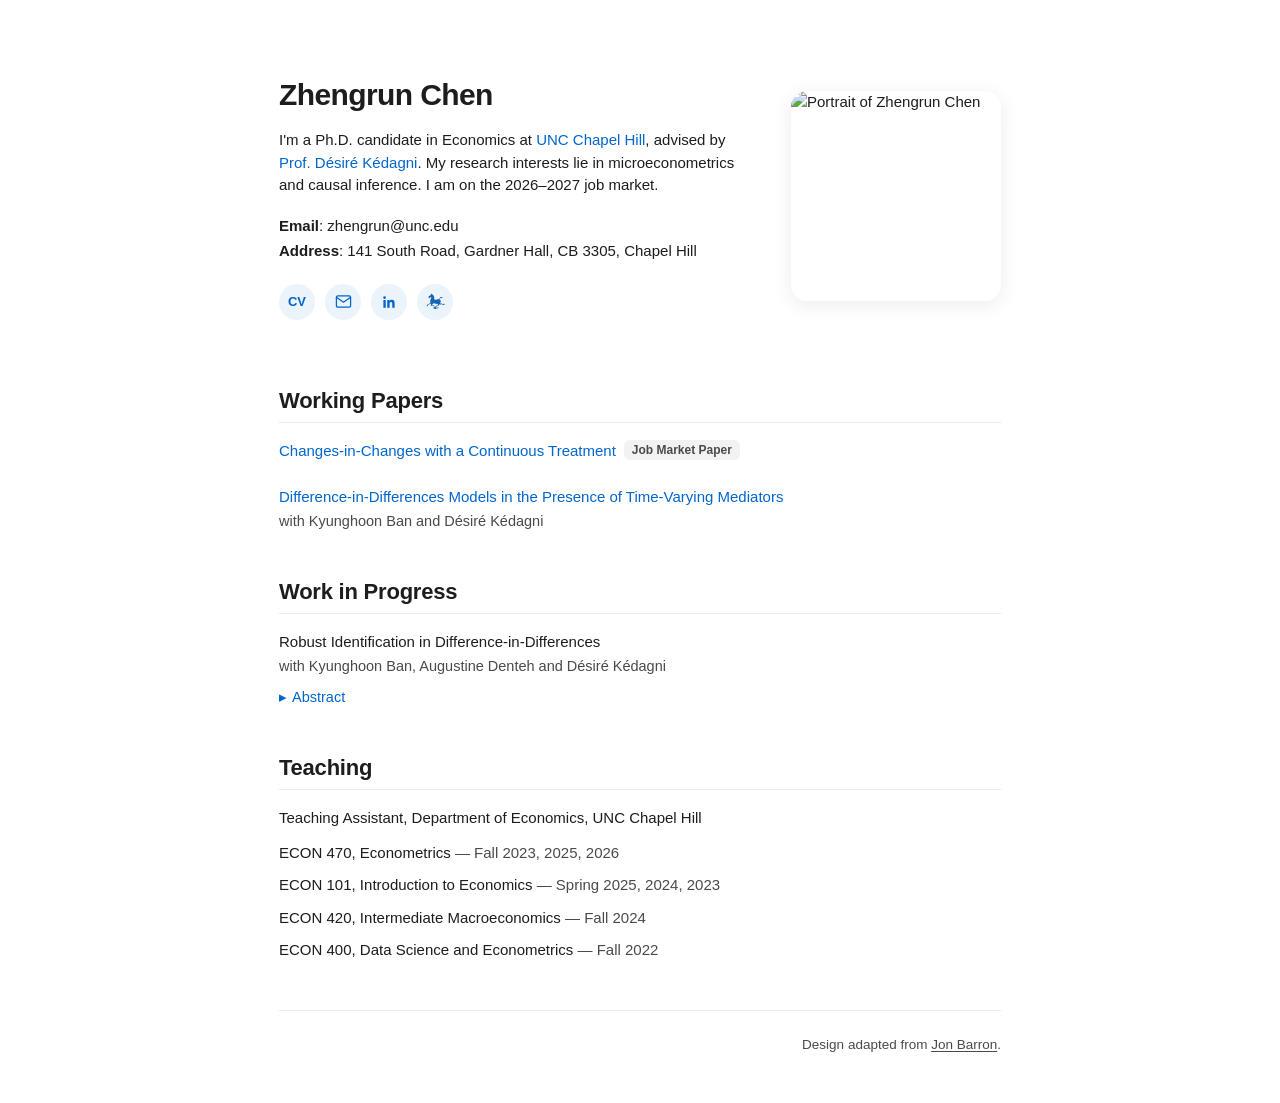
==== index.html @ a9e109c6 "Refactor paper entries in HTML for clarity and update abstract content" ====
<!DOCTYPE html>
<html lang="en">

<head>
  <meta charset="UTF-8">
  <title>Zhengrun Chen</title>
  <meta name="author" content="Zhengrun Chen">
  <meta name="description" content="Zhengrun Chen — Ph.D. candidate in Economics at UNC Chapel Hill. Microeconometrics and causal inference. On the 2026–2027 job market.">
  <meta name="viewport" content="width=device-width, initial-scale=1">
  <link rel="shortcut icon" href="images/favicon/favicon.ico" type="image/x-icon">

  <meta property="og:type" content="website">
  <meta property="og:title" content="Zhengrun Chen">
  <meta property="og:description" content="Ph.D. candidate in Economics at UNC Chapel Hill. Microeconometrics and causal inference. On the 2026–2027 job market.">
  <meta property="og:url" content="https://zrchen-econ.github.io/">
  <meta property="og:image" content="https://zrchen-econ.github.io/images/zrchen2.png">
  <meta name="twitter:card" content="summary">
  <meta name="twitter:title" content="Zhengrun Chen">
  <meta name="twitter:description" content="Ph.D. candidate in Economics at UNC Chapel Hill. Microeconometrics and causal inference. On the 2026–2027 job market.">
  <meta name="twitter:image" content="https://zrchen-econ.github.io/images/zrchen2.png">

  <style>
    :root {
      --text: #1d1d1f;
      --text-secondary: #4a4a4d;
      --accent: #0066cc;
      --accent-hover: #004499;
      --divider: rgba(0, 0, 0, 0.08);
      --surface: #ffffff;
      --chip-bg: rgba(0, 102, 204, 0.08);
    }

    * {
      margin: 0;
      padding: 0;
      box-sizing: border-box;
    }

    html {
      -webkit-text-size-adjust: 100%;
    }

    body {
      font-family: -apple-system, BlinkMacSystemFont, "Segoe UI", "Inter", Roboto, Helvetica, Arial, sans-serif;
      font-size: 15px;
      line-height: 1.5;
      color: var(--text);
      background: var(--surface);
      -webkit-font-smoothing: antialiased;
      text-rendering: optimizeLegibility;
    }

    .container {
      max-width: 770px;
      margin: 0 auto;
      padding: 72px 24px 48px;
    }

    /* ---------- Header ---------- */
    header {
      display: flex;
      align-items: center;
      gap: 40px;
      margin-bottom: 64px;
    }

    .header-text {
      flex: 1;
    }

    h1 {
      font-size: 30px;
      font-weight: 600;
      letter-spacing: -0.02em;
      margin-bottom: 12px;
    }

    .bio {
      color: var(--text);
      margin-bottom: 16px;
    }

    .contact {
      color: var(--text);
      font-size: 15px;
      line-height: 1.7;
    }

    .contact strong {
      color: var(--text);
      font-weight: 600;
    }

    .links {
      margin-top: 20px;
      display: flex;
      flex-wrap: wrap;
      gap: 10px;
    }

    .links a,
    .links button {
      width: 36px;
      height: 36px;
      display: inline-flex;
      align-items: center;
      justify-content: center;
      color: var(--accent);
      background: var(--chip-bg);
      border: none;
      border-radius: 50%;
      cursor: pointer;
      transition: background 0.2s ease, color 0.2s ease, transform 0.15s ease;
    }

    .links a svg,
    .links button svg {
      width: 17px;
      height: 17px;
      fill: none;
      stroke: currentColor;
      stroke-width: 1.8;
      stroke-linecap: round;
      stroke-linejoin: round;
    }

    .links a svg.icon-fill {
      fill: currentColor;
      stroke: none;
      width: 16px;
      height: 16px;
    }

    .links a.horse-link,
    .links button.horse-link {
      color: #1665b4;
      font: inherit;
    }

    #bio-zh-dialog {
      max-width: 500px;
      width: calc(100% - 48px);
      max-height: calc(100dvh - 48px);
      overflow-y: auto;
      border: none;
      border-radius: 16px;
      padding: 28px 28px 24px;
      color: var(--text);
      font-family: inherit;
      font-size: 15px;
      line-height: 1.7;
      box-shadow: 0 10px 40px rgba(0, 0, 0, 0.18);
    }

    #bio-zh-dialog::backdrop {
      background: rgba(0, 0, 0, 0.35);
    }

    #bio-zh-dialog h3 {
      font-size: 18px;
      font-weight: 600;
      margin-bottom: 12px;
    }

    #bio-zh-dialog p {
      margin: 0 0 16px;
    }

    #bio-zh-dialog .zh-note {
      font-size: 13.5px;
      color: var(--text-secondary);
      border-top: 1px solid var(--divider);
      padding-top: 12px;
      margin-top: 90px;
    }

    #bio-zh-dialog .zh-close {
      display: block;
      margin-left: auto;
      margin-top: 20px;
      font-size: 13px;
      font-weight: 600;
      color: var(--accent);
      background: none;
      border: none;
      cursor: pointer;
    }

    #bio-zh-dialog .zh-close:hover {
      color: var(--accent-hover);
    }

    .bio a {
      color: var(--accent);
      text-decoration: none;
    }

    .links .cv-btn {
      font-family: inherit;
      font-size: 13px;
      font-weight: 600;
      text-decoration: none;
    }

    .links a:hover,
    .links button:hover {
      background: var(--accent);
      color: #fff;
    }

    .links a:active,
    .links button:active {
      transform: scale(0.97);
    }

    .photo {
      width: 210px;
      height: 210px;
      max-width: 100%;
      border-radius: 16px;
      object-fit: cover;
      flex-shrink: 0;
      box-shadow: 0 4px 20px rgba(0, 0, 0, 0.08);
    }

    /* ---------- Sections ---------- */
    section {
      margin-bottom: 31px;
    }

    h2 {
      font-size: 22px;
      font-weight: 600;
      letter-spacing: -0.01em;
      padding-bottom: 5px;
      margin-bottom: 5px;
      border-bottom: 1px solid var(--divider);
    }

    .entry {
      padding: 12px 0;
    }

    .paper-title {
      font-size: 15px;
      font-weight: 500;
      color: var(--text);
    }

    a.paper-title {
      color: var(--accent);
      text-decoration: none;
      transition: color 0.2s ease;
    }

    a.paper-title:hover {
      color: var(--accent-hover);
      text-decoration: underline;
      text-underline-offset: 3px;
    }

    .paper-note {
      display: inline-block;
      font-size: 12px;
      font-weight: 600;
      color: var(--text-secondary);
      background: rgba(0, 0, 0, 0.05);
      border-radius: 6px;
      padding: 1px 8px;
      margin-left: 8px;
      vertical-align: 2px;
      white-space: nowrap;
    }

    .coauthors {
      color: var(--text-secondary);
      font-size: 14.5px;
      margin-top: 2px;
    }

    /* ---------- Abstract toggle ---------- */
    details {
      margin-top: 8px;
    }

    details summary {
      display: inline-block;
      list-style: none;
      cursor: pointer;
      font-size: 14.5px;
      font-weight: 500;
      color: var(--accent);
      user-select: none;
      transition: color 0.2s ease;
    }

    details summary::-webkit-details-marker {
      display: none;
    }

    details summary::before {
      content: "▸";
      display: inline-block;
      margin-right: 5px;
      transition: transform 0.2s ease;
    }

    details[open] summary::before {
      transform: rotate(90deg);
    }

    details summary:hover {
      color: var(--accent-hover);
    }

    details p {
      font-size: 14.5px;
      color: var(--text-secondary);
      margin-top: 8px;
      padding-left: 14px;
      border-left: 2px solid var(--divider);
      animation: fadeSlide 0.25s ease;
    }

    @keyframes fadeSlide {
      from {
        opacity: 0;
        transform: translateY(-4px);
      }
      to {
        opacity: 1;
        transform: translateY(0);
      }
    }

    /* ---------- Teaching ---------- */
    .teaching-role {
      font-weight: 500;
      margin-bottom: 6px;
    }

    .course-list {
      list-style: none;
    }

    .course-list li {
      padding: 5px 0;
      color: var(--text-secondary);
      font-size: 15px;
      border-top: 1px solid transparent;
    }

    .course-list li + li {
      border-top: none;
    }

    .course-list .course-name {
      color: var(--text);
    }

    /* ---------- Footer ---------- */
    footer {
      padding-top: 24px;
      border-top: 1px solid var(--divider);
      font-size: 13.5px;
      color: var(--text-secondary);
      text-align: right;
    }

    footer a {
      color: inherit;
      text-decoration: underline;
      text-underline-offset: 2px;
    }

    footer a:hover {
      color: var(--accent);
    }

    /* ---------- Entrance animation ---------- */
    .container > * {
      animation: rise 0.5s ease both;
    }

    .container > *:nth-child(2) { animation-delay: 0.05s; }
    .container > *:nth-child(3) { animation-delay: 0.1s; }
    .container > *:nth-child(4) { animation-delay: 0.15s; }
    .container > *:nth-child(5) { animation-delay: 0.2s; }

    @keyframes rise {
      from {
        opacity: 0;
        transform: translateY(10px);
      }
      to {
        opacity: 1;
        transform: translateY(0);
      }
    }

    @media (prefers-reduced-motion: reduce) {
      * {
        animation: none !important;
        transition: none !important;
      }
    }

    /* ---------- Mobile ---------- */
    @media (max-width: 600px) {
      .container {
        padding-top: 48px;
      }

      header {
        flex-direction: column-reverse;
        align-items: flex-start;
        gap: 24px;
        margin-bottom: 48px;
      }

      .photo {
        width: 140px;
        height: 140px;
      }

      h1 {
        font-size: 26px;
      }
    }
  </style>
</head>

<body>
  <div class="container">

    <header>
      <div class="header-text">
        <h1>Zhengrun Chen</h1>
        <p class="bio">
          I'm a Ph.D. candidate in Economics at <a href="https://econ.unc.edu/" target="_blank" rel="noopener">UNC Chapel Hill</a>,
          advised by <a href="https://sites.google.com/site/desirekedagni/" target="_blank" rel="noopener">Prof. D&eacute;sir&eacute; K&eacute;dagni</a>.
          My research interests lie in microeconometrics and causal inference.
          I am on the 2026&ndash;2027 job market.
        </p>
        <p class="contact">
          <strong>Email</strong>: zhengrun@unc.edu<br>
          <strong>Address</strong>: 141 South Road, Gardner Hall, CB 3305, Chapel&nbsp;Hill
        </p>
        <div class="links">
          <a class="cv-btn" href="https://drive.google.com/file/d/1m9723VGUD7ACI1P0NObGMh5AIdlmwjeJ/view?usp=sharing" target="_blank" rel="noopener" title="CV" aria-label="CV">CV</a>
          <a href="mailto:zhengrun@unc.edu" title="Email" aria-label="Email">
            <svg viewBox="0 0 24 24"><path d="M4 4h16a2 2 0 0 1 2 2v12a2 2 0 0 1-2 2H4a2 2 0 0 1-2-2V6a2 2 0 0 1 2-2z"/><polyline points="22 6 12 13 2 6"/></svg>
          </a>
          <!-- GitHub icon, muted for now — remove this comment wrapper to bring it back
          <a href="https://github.com/zrchen-econ" target="_blank" rel="noopener" title="GitHub" aria-label="GitHub">
            <svg class="icon-fill" viewBox="0 0 16 16"><path d="M8 0C3.58 0 0 3.58 0 8c0 3.54 2.29 6.53 5.47 7.59.4.07.55-.17.55-.38 0-.19-.01-.82-.01-1.49-2.01.37-2.53-.49-2.69-.94-.09-.23-.48-.94-.82-1.13-.28-.15-.68-.52-.01-.53.63-.01 1.08.58 1.23.82.72 1.21 1.87.87 2.33.66.07-.52.28-.87.51-1.07-1.78-.2-3.64-.89-3.64-3.95 0-.87.31-1.59.82-2.15-.08-.2-.36-1.02.08-2.12 0 0 .67-.21 2.2.82.64-.18 1.32-.27 2-.27.68 0 1.36.09 2 .27 1.53-1.04 2.2-.82 2.2-.82.44 1.1.16 1.92.08 2.12.51.56.82 1.27.82 2.15 0 3.07-1.87 3.75-3.65 3.95.29.25.54.73.54 1.48 0 1.07-.01 1.93-.01 2.2 0 .21.15.46.55.38A8.013 8.013 0 0 0 16 8c0-4.42-3.58-8-8-8z"/></svg>
          </a>
          -->
          <a href="https://www.linkedin.com/in/zhengrun-chen-51174a1b2/" target="_blank" rel="noopener" title="LinkedIn" aria-label="LinkedIn">
            <svg class="icon-fill" viewBox="0 0 24 24"><path d="M20.45 20.45h-3.56v-5.57c0-1.33-.02-3.04-1.85-3.04-1.86 0-2.14 1.45-2.14 2.94v5.67H9.34V9h3.41v1.56h.05c.48-.9 1.64-1.85 3.38-1.85 3.61 0 4.28 2.38 4.28 5.47v6.27zM5.34 7.43a2.07 2.07 0 1 1 0-4.14 2.07 2.07 0 0 1 0 4.14zM7.12 20.45H3.56V9h3.56v11.45z"/></svg>
          </a>
          <button class="horse-link" type="button" title="Chinese Bio" aria-label="Chinese Bio" onclick="var dialog = document.getElementById('bio-zh-dialog'); dialog.showModal(); dialog.scrollTop = 0;">
            <svg viewBox="0 0 1024 1024" style="width:21px;height:21px;"><path id="horse-icon-path" style="fill:currentColor;stroke:none;"/></svg>
          </button>
        </div>
      </div>
      <img class="photo" src="images/zrchen2.png" alt="Portrait of Zhengrun Chen">
    </header>

    <section>
      <h2>Working Papers</h2>

      <div class="entry">
        <a class="paper-title" href="data/jmp.pdf" target="_blank" rel="noopener">Changes-in-Changes with a Continuous Treatment</a><span class="paper-note">Job Market Paper</span>
      </div>

      <!-- <div class="entry">
        <a class="paper-title" href="data/robust-did.pdf" target="_blank" rel="noopener">Robust Identification in Difference-in-Differences</a>
        <p class="coauthors">with Kyunghoon Ban, Augustine Denteh, and D&eacute;sir&eacute; K&eacute;dagni</p>
      </div> -->

      <div class="entry">
        <a class="paper-title" href="https://arxiv.org/abs/2608.18375" target="_blank" rel="noopener">Difference-in-Differences Models in the Presence of Time-Varying Mediators</a>
        <p class="coauthors">with Kyunghoon Ban and D&eacute;sir&eacute; K&eacute;dagni</p>
      </div>

       <!-- <div class="entry">
        <a class="paper-title" href="https://drive.google.com/file/d/17CLrOf27UQBIR4fCkCydRx8nSQ6uisSj/view?usp=sharing" target="_blank" rel="noopener">Anticipation Effects in Difference-in-Differences Models</a>
        <p class="coauthors">with Augustine Denteh, and D&eacute;sir&eacute; K&eacute;dagni</p>
      </div> -->


    </section>

    <section>
      <h2>Work in Progress</h2>

      <div class="entry">
        <span class="paper-title">Robust Identification in Difference-in-Differences </span>
        <p class="coauthors">with Kyunghoon Ban, Augustine Denteh and D&eacute;sir&eacute; K&eacute;dagni</p>
        <details>
          <summary>Abstract</summary>
          <p>
            Difference-in-differences is a widely used method for estimating causal effects in non-experimental settings, 
            relying on two key assumptions: the Parallel Trends (PT) assumption and the No-Anticipation Effects (No-AE) assumption. 
            However, the validity of these assumptions are challenging to demonstrate empirically because they rely on unobservable quantities. 
            This paper presents a unified framework that is robust to violations of either or both of these assumptions. 
            By reinterpreting the PT assumption through the lens of selection bias, we introduce the concept of Generalized Difference-in-Differences estimand. 
            We derive partial identification results for the Average Treatment Effect on the Treated under relaxed assumptions and characterize a 
            misspecification-robust region based on minimum data-consistent relaxations of the standard model. 
            Furthermore, our framework is extended to accommodate covariates and multiple post-treatment periods. We revisit \citet{ladino2021one} 
            and demonstrate the performance of our proposed methodology.
            <!-- In this paper, we consider identification of causal parameters in the difference-in-differences models
            in the presence of a binary mediator. Individuals with values 1 or 0 for the mediator are referred to
            as the &ldquo;mediated group,&rdquo; and &ldquo;unmediated group,&rdquo; respectively. Under the
            no-anticipation effects and some parallel trends assumptions, and monotonicity of the mediator in the
            treatment, we derive sharp bounds on the controlled direct effects of the treatment for the
            &ldquo;always-mediated&rdquo; and &ldquo;never-mediated&rdquo; treated groups, respectively. For the
            &ldquo;mediated when-only-treated&rdquo; treated group, we derive sharp bounds on the total (direct and
            indirect) effects. To do so, we reformulate the identification question as a mixture problem and use
            the trimming procedure developed by Horowitz and Manski (1995) and Lee (2009). Our proposed method
            could also be useful in DiD models in which there is a binary time-varying endogenous covariate.
            We illustrate the proposed approach through some numerical and empirical examples. -->
          </p>
        </details>
      </div>
    </section>

    <section>
      <h2>Teaching</h2>
      <div class="entry">
        <p class="teaching-role">Teaching Assistant, Department of Economics, UNC Chapel Hill</p>
        <ul class="course-list">
          <li><span class="course-name">ECON 470, Econometrics</span> &mdash; Fall 2023, 2025, 2026</li>
          <li><span class="course-name">ECON 101, Introduction to Economics</span> &mdash; Spring 2025, 2024, 2023</li>
          <li><span class="course-name">ECON 420, Intermediate Macroeconomics</span> &mdash; Fall 2024</li>
          <li><span class="course-name">ECON 400, Data Science and Econometrics</span> &mdash; Fall 2022</li>
        </ul>
      </div>
    </section>

    <footer>
      Design adapted from <a href="https://jonbarron.info/" target="_blank" rel="noopener">Jon Barron</a>.
    </footer>
  </div>

  <dialog id="bio-zh-dialog" lang="zh-CN" aria-labelledby="bio-zh-title">
    <h3 id="bio-zh-title" tabindex="-1" autofocus>中文简介<span style="font-weight:400;color:var(--text-secondary);"> &middot; Chinese Bio</span></h3>
    <p>
      陈政润，北卡罗来纳大学教堂山分校 (UNC&nbsp;Chapel&nbsp;Hill) 经济学博士候选人，
      导师为 Désiré&nbsp;Kédagni 教授，本科就读于南开大学。
      目前正在求职，主要面向学术及研究类职位。
    </p>

    <p>
      主要研究领域为<strong>计量经济学和因果推断</strong>，研究兴趣包括双重差分、连续处理、面板数据和因果中介分析。
    </p>

    <p>
      我的 Job Market Paper 研究<strong>连续处理下的 Changes-in-Changes 模型</strong>，
      探讨如何利用面板数据中的时间变化解决处理内生性问题，并识别不同处理水平下的反事实结果分布，
      进而得到平均效应和其他分布效应。
      此外，我的研究还涉及双重差分模型的稳健识别，以及存在时变中介变量时的因果识别与推断。
    </p>

    <!-- <p>
      教学方面，可以承担计量经济学、应用计量经济学、因果推断等本科及研究生课程。
    </p> -->

    <p class="zh-note" lang="en">
      About this icon: The Flying Horse of Gansu (马踏飞燕/铜奔马) is a bronze sculpture from China's Eastern Han Dynasty (2nd century CE), created nearly 2,000 years ago and discovered in 1969 in Wuwei, Gansu Province.
    </p>
    <button class="zh-close" type="button" onclick="document.getElementById('bio-zh-dialog').close()">Close</button>
  </dialog>

  <script src="js/horse-icon.js" defer></script>

  <script>
    (function () {
      var dialog = document.getElementById('bio-zh-dialog');
      dialog.addEventListener('click', function (e) {
        if (e.target === dialog) dialog.close();
      });
    })();
  </script>
</body>

</html>
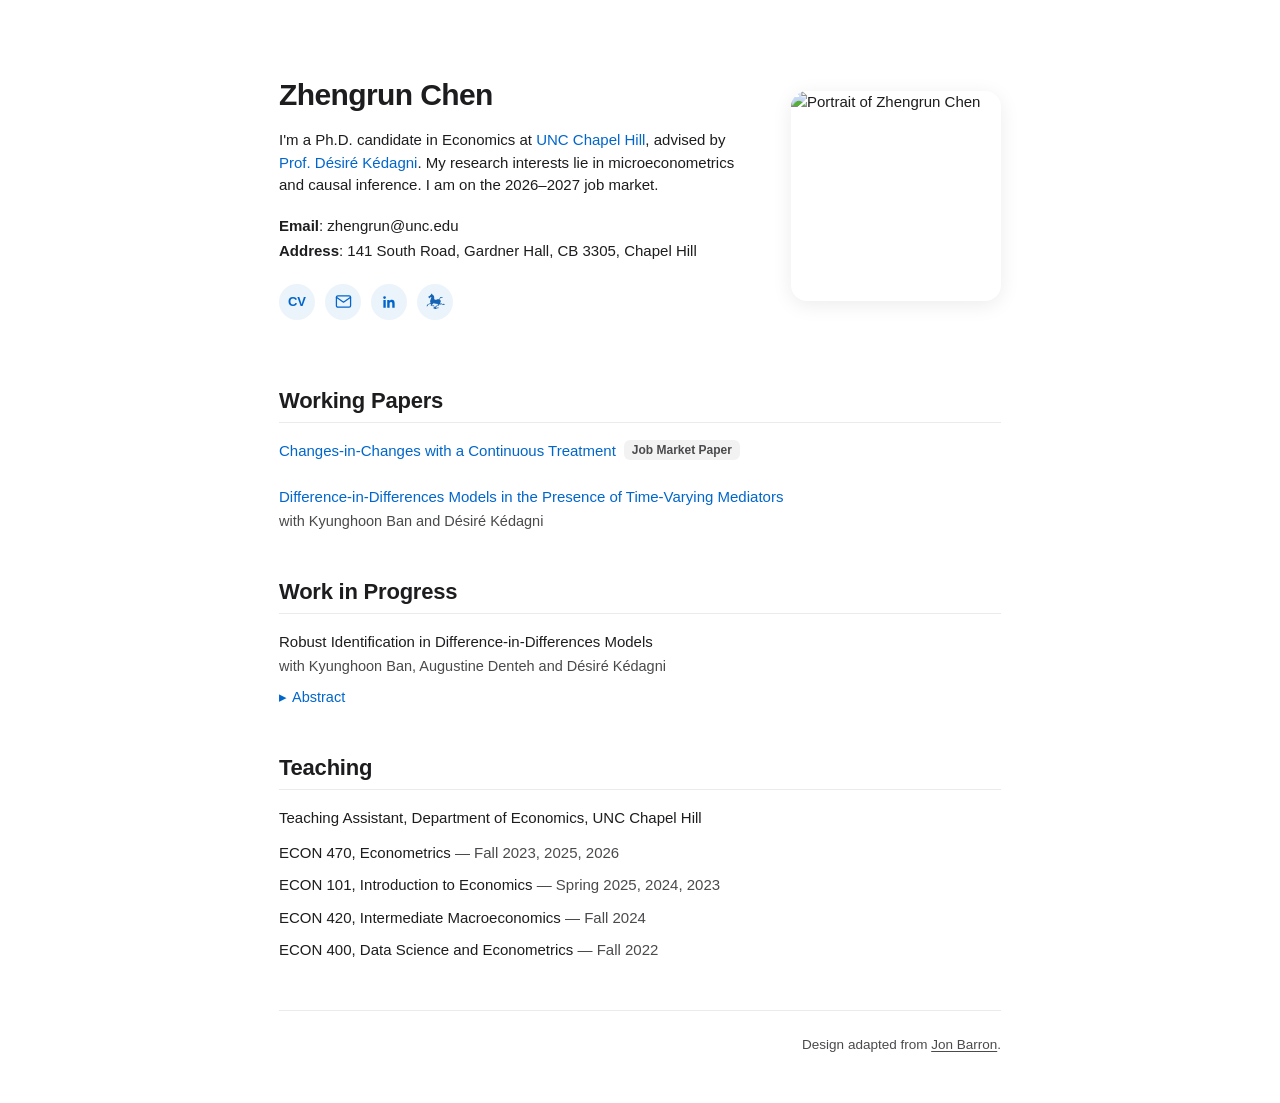
==== commit 28548a98: "Update paper title for clarity in work in progress section" ====
--- a/index.html
+++ b/index.html
@@ -496,7 +496,7 @@
       <h2>Work in Progress</h2>
 
       <div class="entry">
-        <span class="paper-title">Robust Identification in Difference-in-Differences </span>
+        <span class="paper-title">Robust Identification in Difference-in-Differences Models </span>
         <p class="coauthors">with Kyunghoon Ban, Augustine Denteh and D&eacute;sir&eacute; K&eacute;dagni</p>
         <details>
           <summary>Abstract</summary>
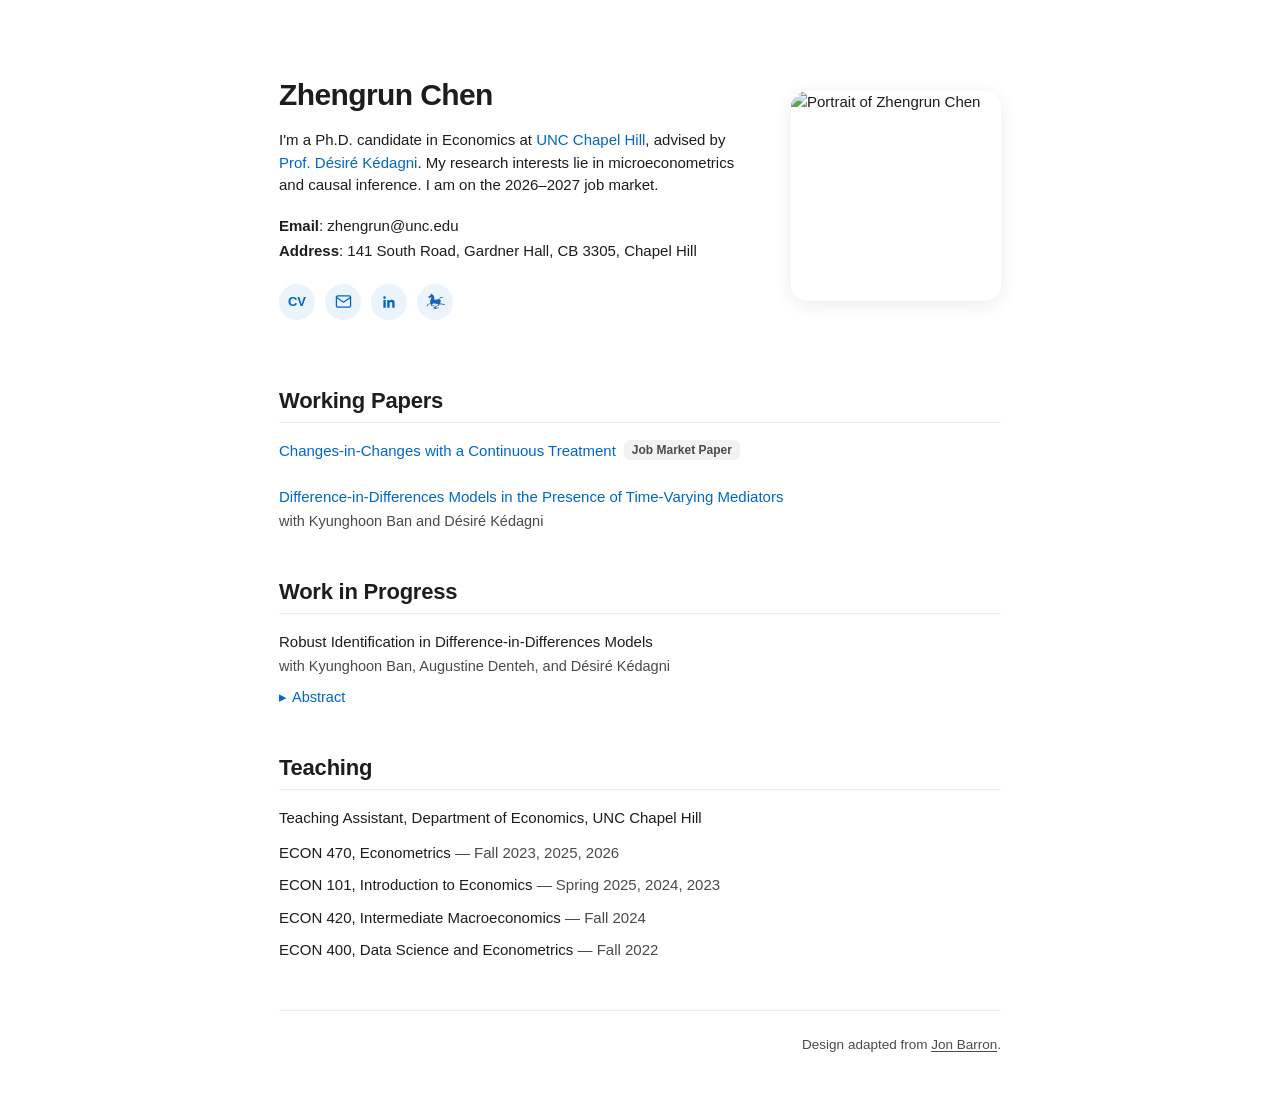
==== commit 3b461bda: "Fix punctuation in coauthors list for consistency" ====
--- a/index.html
+++ b/index.html
@@ -497,7 +497,7 @@
 
       <div class="entry">
         <span class="paper-title">Robust Identification in Difference-in-Differences Models </span>
-        <p class="coauthors">with Kyunghoon Ban, Augustine Denteh and D&eacute;sir&eacute; K&eacute;dagni</p>
+        <p class="coauthors">with Kyunghoon Ban, Augustine Denteh, and D&eacute;sir&eacute; K&eacute;dagni</p>
         <details>
           <summary>Abstract</summary>
           <p>
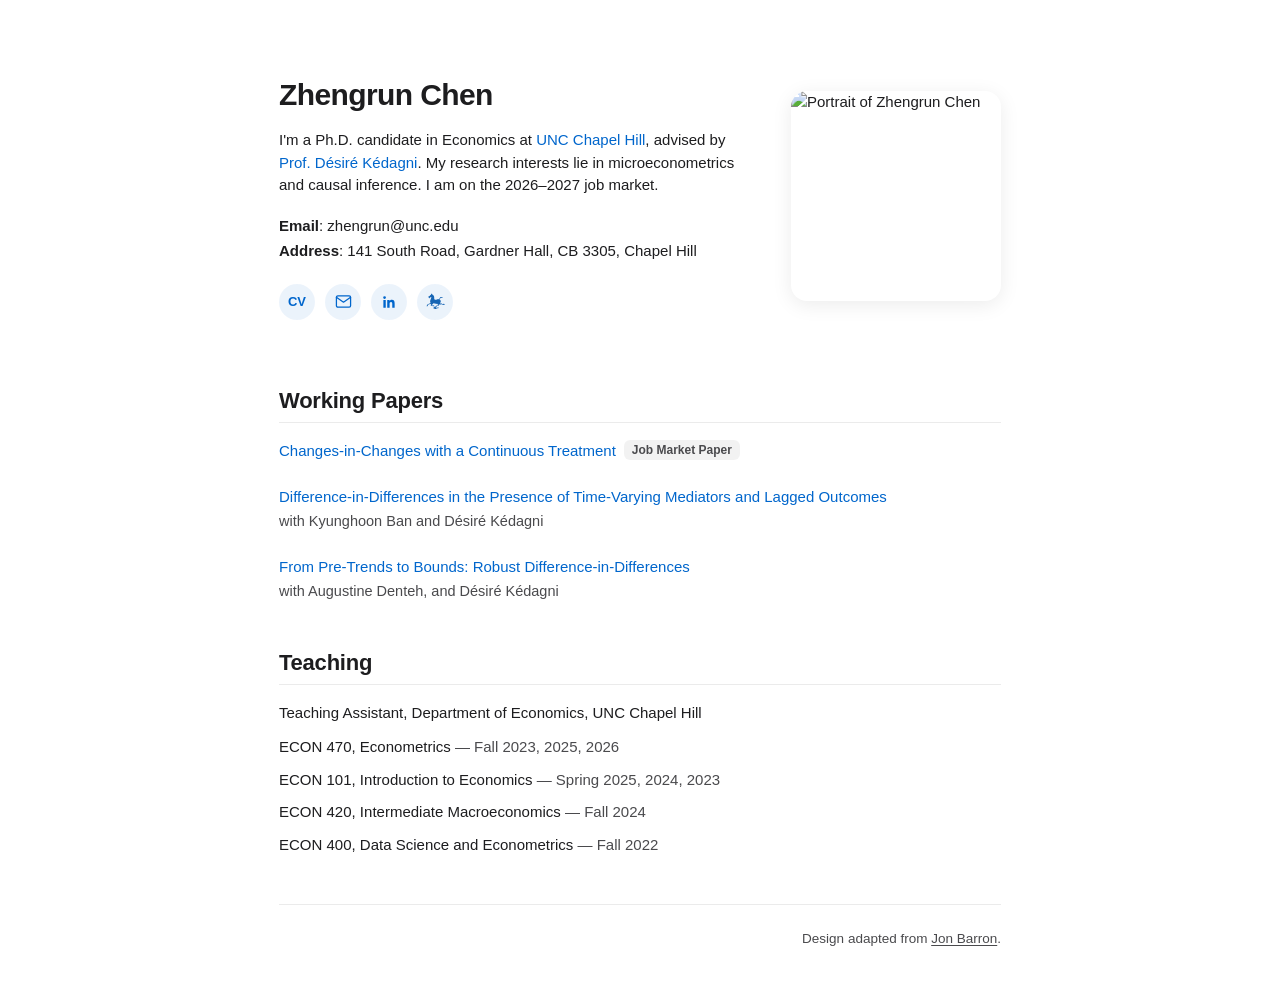
==== commit 5b89b0ef: "Update paper titles and descriptions for clarity and accuracy" ====
--- a/index.html
+++ b/index.html
@@ -471,7 +471,7 @@
       <h2>Working Papers</h2>
 
       <div class="entry">
-        <a class="paper-title" href="data/jmp.pdf" target="_blank" rel="noopener">Changes-in-Changes with a Continuous Treatment</a><span class="paper-note">Job Market Paper</span>
+        <a class="paper-title" href="https://drive.google.com/file/d/1QsMkbjTyZ3qW8hcq8-wzp3khNov5LOov/view?usp=sharing" target="_blank" rel="noopener">Changes-in-Changes with a Continuous Treatment</a><span class="paper-note">Job Market Paper</span>
       </div>
 
       <!-- <div class="entry">
@@ -480,51 +480,41 @@
       </div> -->
 
       <div class="entry">
-        <a class="paper-title" href="https://arxiv.org/abs/2608.18375" target="_blank" rel="noopener">Difference-in-Differences Models in the Presence of Time-Varying Mediators</a>
+        <a class="paper-title" href="https://arxiv.org/abs/2608.18375" target="_blank" rel="noopener">Difference-in-Differences in the Presence of Time-Varying Mediators and Lagged Outcomes</a>
         <p class="coauthors">with Kyunghoon Ban and D&eacute;sir&eacute; K&eacute;dagni</p>
       </div>
 
-       <!-- <div class="entry">
-        <a class="paper-title" href="https://drive.google.com/file/d/17CLrOf27UQBIR4fCkCydRx8nSQ6uisSj/view?usp=sharing" target="_blank" rel="noopener">Anticipation Effects in Difference-in-Differences Models</a>
+       <div class="entry">
+        <a class="paper-title" href="https://arxiv.org/abs/2211.06710" target="_blank" rel="noopener">From Pre-Trends to Bounds: Robust Difference-in-Differences</a>
         <p class="coauthors">with Augustine Denteh, and D&eacute;sir&eacute; K&eacute;dagni</p>
-      </div> -->
+      </div>
 
 
     </section>
 
-    <section>
+    <!-- <section>
       <h2>Work in Progress</h2>
 
       <div class="entry">
-        <span class="paper-title">Robust Identification in Difference-in-Differences Models </span>
-        <p class="coauthors">with Kyunghoon Ban, Augustine Denteh, and D&eacute;sir&eacute; K&eacute;dagni</p>
+        <span class="paper-title"> Beyond Targets: Spatial Spillovers of Targeted Poor County Program </span>
+        <p class="coauthors">with Jie Feng, Yuan Zhao, Kaixi He, and Dingwei Guo</p>
         <details>
           <summary>Abstract</summary>
           <p>
-            Difference-in-differences is a widely used method for estimating causal effects in non-experimental settings, 
-            relying on two key assumptions: the Parallel Trends (PT) assumption and the No-Anticipation Effects (No-AE) assumption. 
-            However, the validity of these assumptions are challenging to demonstrate empirically because they rely on unobservable quantities. 
-            This paper presents a unified framework that is robust to violations of either or both of these assumptions. 
-            By reinterpreting the PT assumption through the lens of selection bias, we introduce the concept of Generalized Difference-in-Differences estimand. 
-            We derive partial identification results for the Average Treatment Effect on the Treated under relaxed assumptions and characterize a 
-            misspecification-robust region based on minimum data-consistent relaxations of the standard model. 
-            Furthermore, our framework is extended to accommodate covariates and multiple post-treatment periods. We revisit \citet{ladino2021one} 
-            and demonstrate the performance of our proposed methodology.
-            <!-- In this paper, we consider identification of causal parameters in the difference-in-differences models
-            in the presence of a binary mediator. Individuals with values 1 or 0 for the mediator are referred to
-            as the &ldquo;mediated group,&rdquo; and &ldquo;unmediated group,&rdquo; respectively. Under the
-            no-anticipation effects and some parallel trends assumptions, and monotonicity of the mediator in the
-            treatment, we derive sharp bounds on the controlled direct effects of the treatment for the
-            &ldquo;always-mediated&rdquo; and &ldquo;never-mediated&rdquo; treated groups, respectively. For the
-            &ldquo;mediated when-only-treated&rdquo; treated group, we derive sharp bounds on the total (direct and
-            indirect) effects. To do so, we reformulate the identification question as a mixture problem and use
-            the trimming procedure developed by Horowitz and Manski (1995) and Lee (2009). Our proposed method
-            could also be useful in DiD models in which there is a binary time-varying endogenous covariate.
-            We illustrate the proposed approach through some numerical and empirical examples. -->
+             This paper examines the spatial spillover effects of 2011 Targeted Poor County (TPC) program in China, 
+             which directs central government fiscal transfers to designated poor counties for investments in infrastructure, 
+             industrial development, and worker training. We extend a difference-in-differences framework to distinguish direct 
+             effects in target counties from spillover effects in adjacent non-target counties. Using household-level data from the 
+             National Fixed Point Survey and county-level statistical data, we find that household income increased and that households 
+             in both target and adjacent non-target counties reallocated labor from farm to nonfarm activities following the program. 
+             We provide evidence consistent with three channels underlying these spillover effects: improved transportation expanding 
+             cross-county access to nonfarm employment opportunities, industrial expansion generating local agglomeration spillovers, 
+             and greater access to agricultural machinery services reducing agricultural labor demand. These findings show that place-based development policies 
+             can generate economically meaningful effects beyond target administrative boundaries.
           </p>
         </details>
       </div>
-    </section>
+    </section> -->
 
     <section>
       <h2>Teaching</h2>
@@ -558,7 +548,7 @@
 
     <p>
       我的 Job Market Paper 研究<strong>连续处理下的 Changes-in-Changes 模型</strong>，
-      探讨如何利用面板数据中的时间变化解决处理内生性问题，并识别不同处理水平下的反事实结果分布，
+      探讨如何利用面板数据中的时间变化处理内生性问题，并识别不同处理水平下的反事实结果分布，
       进而得到平均效应和其他分布效应。
       此外，我的研究还涉及双重差分模型的稳健识别，以及存在时变中介变量时的因果识别与推断。
     </p>
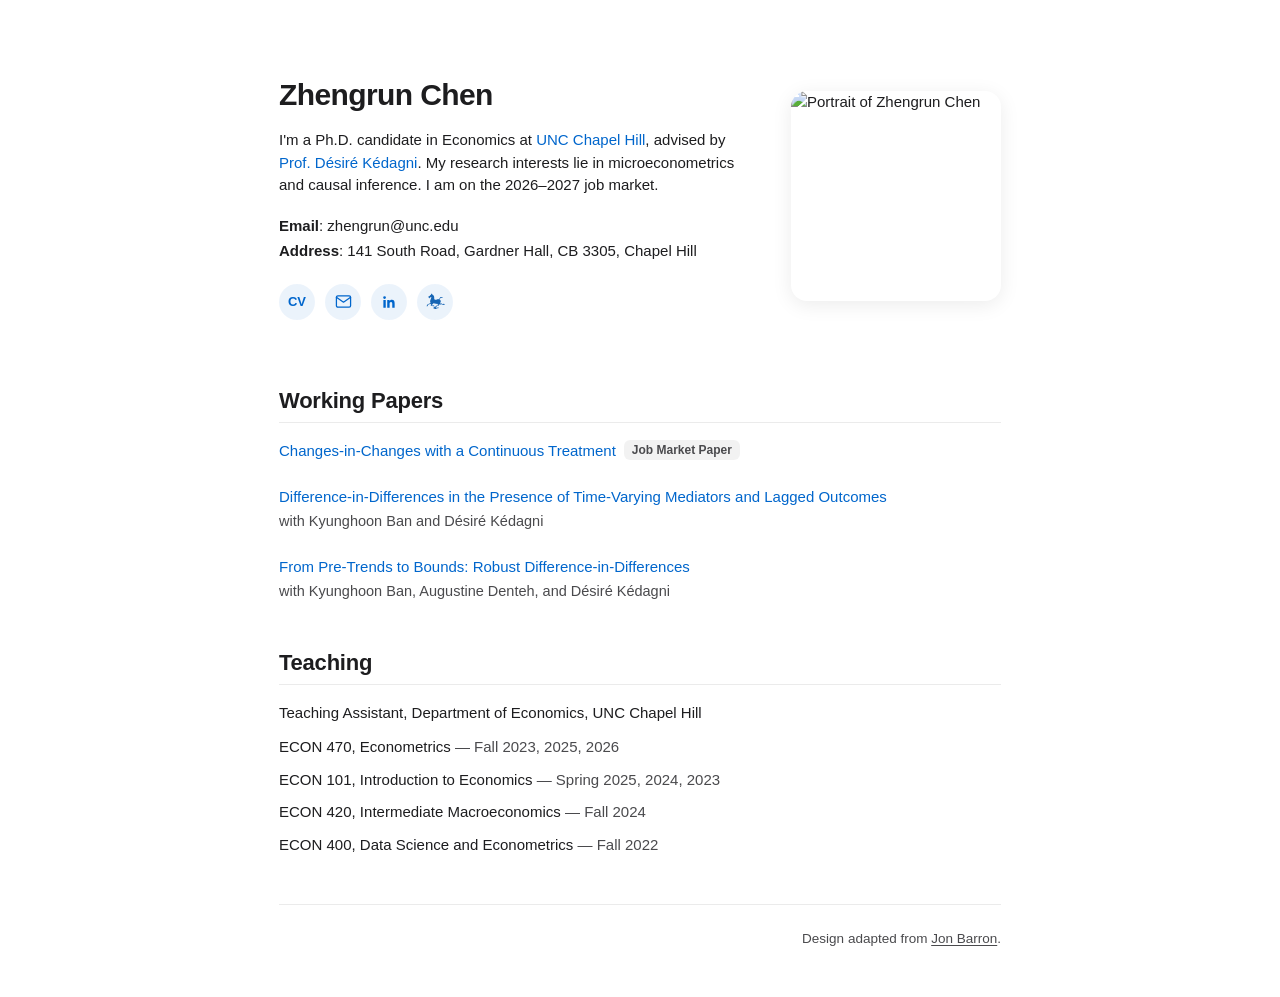
==== commit 5cd203c4: "Update coauthors list for job market paper to reflect accurate contributions" ====
--- a/index.html
+++ b/index.html
@@ -486,7 +486,7 @@
 
        <div class="entry">
         <a class="paper-title" href="https://arxiv.org/abs/2211.06710" target="_blank" rel="noopener">From Pre-Trends to Bounds: Robust Difference-in-Differences</a>
-        <p class="coauthors">with Augustine Denteh, and D&eacute;sir&eacute; K&eacute;dagni</p>
+        <p class="coauthors">with Kyunghoon Ban, Augustine Denteh, and D&eacute;sir&eacute; K&eacute;dagni</p>
       </div>
 
 
